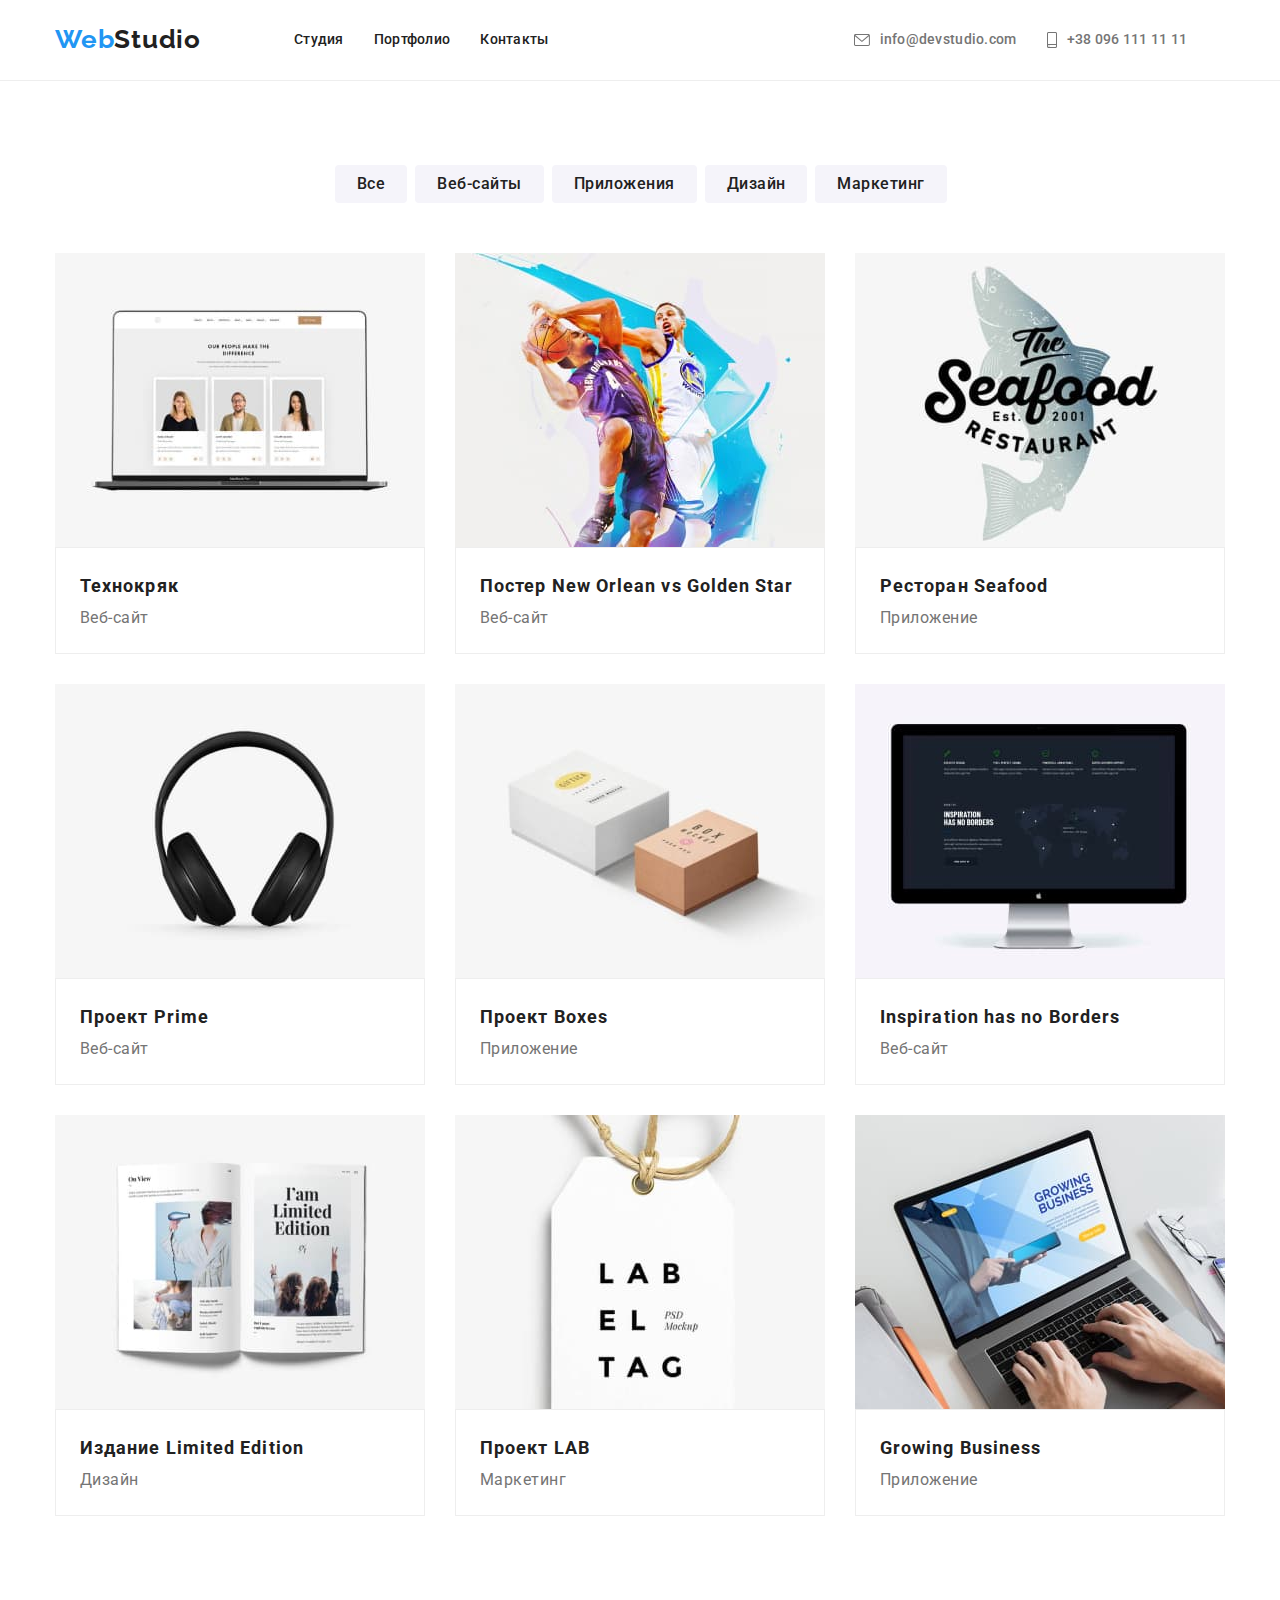
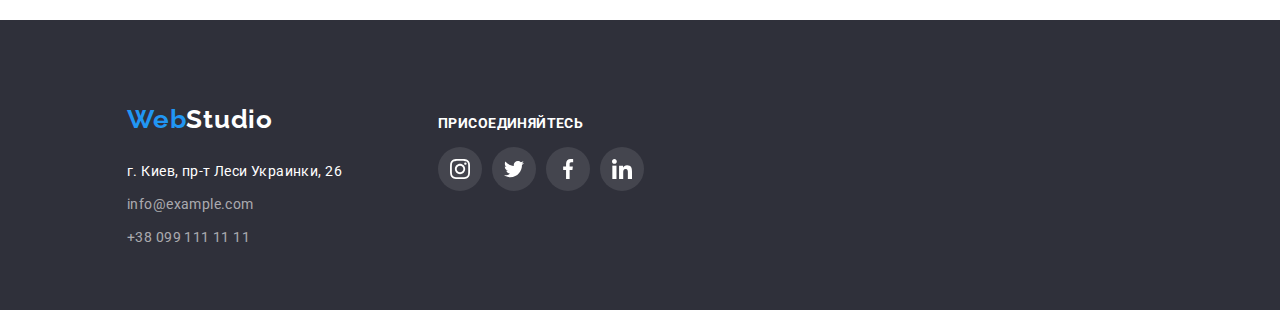
==== portfolio.html @ a0734d35 "rem" ====
<!DOCTYPE html>
<html lang="ru">

<head>
    <meta charset="UTF-8">
    <meta http-equiv="X-UA-Compatible" content="IE=edge">
    <meta name="viewport" content="width=device-width, initial-scale=1.0">
    <link rel="stylesheet" href="https://cdnjs.cloudflare.com/ajax/libs/modern-normalize/1.1.0/modern-normalize.min.css"
        integrity="sha512-wpPYUAdjBVSE4KJnH1VR1HeZfpl1ub8YT/NKx4PuQ5NmX2tKuGu6U/JRp5y+Y8XG2tV+wKQpNHVUX03MfMFn9Q=="
        crossorigin="anonymous" referrerpolicy="no-referrer" />
    <link rel="preconnect" href="https://fonts.googleapis.com">
    <link rel="preconnect" href="https://fonts.gstatic.com" crossorigin>
    <link
        href="https://fonts.googleapis.com/css2?family=Raleway:wght@700&family=Roboto:wght@400;500;700;900&display=swap"
        rel="stylesheet">
    <link rel="stylesheet" href="./css/normalize.css">
    <link rel="stylesheet" href="./css/styles.css" type="text/css" />
    <title>Эффективные решения для вашего бизнеса</title>
    <style>
    </style>
</head>
<body>
    <header class="page-header borhed">
        <div class="rem container">
            <nav class="rem">
                <a href="/" class="logo">
                    <span class="logo-Wed">Web</span>
                    <span class="logo-Studio">Studio</span>
                </a>
                <ul class="list listmp">
                    <li class="menu-li">
                        <a class="menu-item" href="./index.html">Студия</a>
                    </li>
                    <li class="menu-li">
                        <a class="menu-item" href="./portfolio.html">Портфолио</a>
                    </li>
                    <li class="menu-li">
                        <a class="menu-item" href=" ">Контакты</a>
                    </li>
                </ul>
            </nav>
            <ul class="list listmp">
                <li class="">
                    <a class="mailto menu-item itemrem" href="mailto:info@devstudio.com">
                        <svg class="smartphone yu menu-item"
                            width="16px" height="12px">
                            <use class="icon-envelope" href="/images/sprite.svg#icon-envelope"></use>
                        </svg>info@devstudio.com</a>
                </li>
                <li class="item">
                    <a class="tel menu-item itemrem" href="tel:+380961111111"><svg class="smart yu menu-item" width="10px"
                            height="16px">
                            <use class="icon-smartphone" href="./images/sprite.svg#icon-smartphone"></use>
                        </svg>+38 096 111 11 11</a>
                </li>
            </ul>
        </div>
    </header>
    <main>
        <section class="sectportfolio">
        <div class="container button-p button-port">
                    <h1 class="none">портфолио</h1>
            <ul class="list" >
                <li class="button-portoliopx">
                    <button type="button" class="button-portolio one">Все</button>
                    </li>
                <li class="button-portoliopx">
                    <button type="button" class="button-portolio">Веб-сайты</button>
                    </li>
                <li class="button-portoliopx">
                    <button type="button" class="button-portolio">Приложения</button>
                    </li>
                <li class="button-portoliopx">
                    <button type="button" class="button-portolio">Дизайн</button>
                    </li>
                <li class="button-portoliopx">
                    <button type="button" class="button-portolio">Маркетинг</button>
                    </li>
            </ul>
        </div>
                <ul class="container qwe list">
                <li class="qwet">
                    <img src="./images/portfolio/website1.jpg" alt="Технокряк" width="370" height="294" />  
                        <div class="productweb">
                            <h2 class="product" >Технокряк</h2>
                            <p class="web" >Веб-сайт</p>
                        </div>
                    </li>

                <li class="qwet">
                    <img src="./images/portfolio/design2.jpg" alt="Игорь Демьяненко" width="370" height="294" />
                        <div class="productweb">
                            <h2 class="product" >Постер New Orlean vs Golden Star</h2>
                            <p class="web" >Веб-сайт</p>
                        </div>
                    </li>

                <li class="qwet">
                    <img src="./images/portfolio/appendix3.jpg" alt="Игорь Демьяненко" width="370" height="294" />
                        <div class="productweb">    
                            <h2 class="product" >Ресторан Seafood</h2>
                            <p class="web" >Приложение</p>
                        </div>
                    </li>

                <li class="qwet">
                        <img src="./images/portfolio/marketing8.jpg" alt="Игорь Демьяненко" width="370" height="294" /> 
                        <div class="productweb">
                            <h2 class="product" >Проект Prime</h2>
                            <p class="web" >Веб-сайт</p>
                        </div>
                    </li>

                <li class="qwet">
                        <img src="./images/portfolio/boxes5.jpg" alt="Игорь Демьяненко" width="370" height="294" />
                        <div class="productweb">
                            <h2 class="product" >Проект Boxes</h2>
                            <p class="web" >Приложение</p>
                        </div>
                    </li>

                <li class="qwet">             
                        <img src="./images/portfolio/website2.jpg" alt="Игорь Демьяненко" width="370" height="294" />
                        <div class="productweb">
                            <h2 class="product" >Inspiration has no Borders</h2>
                            <p class="web" >Веб-сайт</p>
                        </div>
                    </li>

                        <li class="qwet">
                        <img src="./images/portfolio/design27.jpg" alt="Игорь Демьяненко" width="370" height="294" />
                        <div class="productweb">
                            <h2 class="product" >Издание Limited Edition</h2>
                            <p class="web" >Дизайн</p>
                        </div>
                    </li>

                <li class="qwet">
                        <img src="./images/portfolio/marketing28.jpg" alt="Игорь Демьяненко" width="370" height="294" />
                        <div class="productweb">
                            <h2 class="product" >Проект LAB</h2>
                            <p class="web" >Маркетинг</p>
                        </div>
                    </li>

                <li class="qwet">
                        <img src="./images/portfolio/9.jpg" alt="Игорь Демьяненко" width="370" height="294" />
                        <div class="productweb">
                            <h2 class="product" >Growing Business</h2>
                            <p class="web" >Приложение</p>
                        </div>
                    </li>
            </ul>
        </section>
    </main>


    <footer class="footer">
        <div class="footer-wrapper container">
            <div class="footer-wrapper-item">
                <ul class="list">
                    <li>
                        <a href="/" class="logo">
                            <span class="logo-Wed">Web</span>
                            <span class="logo-studio-footer">Studio</span>
                        </a>
                    </li>
                </ul>
                <address class="">
                    <ul class="">
                        <li class="list ">
                            <a class="address list" href="https://goo.gl/maps/vbhwkosnxTD8eFmz7" target="_blank"
                                rel="noopener noreferrer">г.
                                Киев, пр-т Леси Украинки, 26
                            </a>
                        </li>
                        <li class="list">
                            <a class="tel-footer list" href="mailto:info@example.com">info@example.com</a>
                        </li>
                        <li class="list">
                            <a class="tel-footer list" href="tel:+380991111111">+38 099 111 11 11</a>
                        </li>
                    </ul>
                </address>
            </div>
            <div class="footer-wrapper-item">
                <h3 class="name-footer">ПРИСОЕДИНЯЙТЕСЬ</h3>
                <ul class="list">
                    <li class="social-link">
                        <a href="" class="list-linkrem-footer">
                            <svg class="footer-icon" width="20" height="20">
                                <use href="/images/sprite.svg#icon-instagram"></use>
                            </svg>
                        </a>
                    </li>
                    <li class="social-link">
                        <a href="" class="list-linkrem-footer">
                            <svg class="footer-icon" width="20" height="20">
                                <use href="/images/sprite.svg#icon-twitter"></use>
                            </svg>
                        </a>
                    </li>
                    <li class="social-link">
                        <a href="" class="list-linkrem-footer">
                            <svg class="footer-icon" width="20" height="20">
                                <use href="/images/sprite.svg#icon-facebook"></use>
                            </svg>
                        </a>
                    </li>
                    <li class="social-link">
                        <a href="" class="list-linkrem-footer">
                            <svg class="footer-icon" width="20" height="20">
                                <use href="/images/sprite.svg#icon-linkedin"></use>
                            </svg>
                        </a>
                    </li>
                </ul>
            </div>
        </div>
    </footer>
    </body>
    
    </html>
---- css/styles.css ----
/*=========================Сброс========================= */
.list {
    list-style: none;
    text-decoration: none;
    font-family:  inherit;
    display: flex;
}
h1,h2,h3,h4,p {
margin-top: 0;
margin-bottom: 0;
}
ul,ol {
    margin-top: 0;
    margin-bottom: 0;
    padding-left: 0;
}
img {
    display: block;
    max-width: 100%;
    height: auto;
}
/*===по умолчанию======================================== */
body { 
    background-color: var(--main-header-background-size);
    color: var(--border-top-color);
    font-family: var(--font-family);
    font-style:  normal;
    font-size:   14px;
    font-weight: 500;
    margin: 0;
}
.container {
    padding-left: 15px;
    padding-right: 15px;
    width: 1170px;
    margin: auto;
}    
:root {
    /*===background-color================================ */
    --main-header-background-size:      #FFFFFF;
    --main-background-section-one:      #2F303A;
    --main-background-section-two:      #E5E5E5;
    --main-background-section-button:   #F5F4FA;
    --main-background-hooter-color:     #2F303A;
    /*===font color===================================== */
                --logo-color-blue-blue: #2196F3;
                --primary-text-color:   #757575;
                --border-top-color:     #212121;
    /*===homepage button color===========================*/
                --homepage-button-color:#188CE8;
    /*===font============================================*/
    --font-family:  'Roboto';
    --font-roboto:  'Roboto';
    --font-releway: 'Raleway';
    --font-style: normal;
    --font-weight700: 700;
    --font-weight500: 500;
    --font-weight400: 400;
    --font-size14: 14px;
    --font-size26: 26px;
    --font-size36: 36px;
    ---font-size14: 14px;
    --shadow: 0px 1px 1px rgba(0, 0, 0, 0.12), 0px 4px 4px rgba(0, 0, 0, 0.06),
    1px 4px 6px rgba(0, 0, 0, 0.16);
}
/* ===фокус=изменение=цвета=============================== */
.menu-item:hover,
.menu-item:focus{
    color: var(--logo-color-blue-blue);
} 
.main-button:hover {
    background-color: var(--homepage-button-color);
}
.smartphone:hover,
.smartphone:focus{
    fill:var(--logo-color-blue-blue);
}

/* ===header */
.rem {
    display: flex;
    align-items: center;
}
/* ===logo================================================= */
.logo{
    text-decoration: none;
    display: flex;
        margin-right: 93px;
        padding-top: 24px;
        padding-bottom: 25px;
}
.logo-Wed{
    font-family: var(--font-releway);
    color: var(--logo-color-blue-blue);
    font-weight: var(--font-weight700);
    font-size: var(--font-size26);
    line-height: 1.19;
    letter-spacing: 0.03em; 
}
.logo-Studio{
    font-family: var(--font-releway);
    color: var(--border-top-color);
    font-weight: var(--font-weight700);
    font-size: var(--font-size26);
    line-height: 1.19;
    letter-spacing: 0.03em; 
}
/* ===меню========================== */
.icon-envelope{
    fill: #757575;
}
.icon-smartphone{
    fill: #757575;
}
.menu-item:hover .icon-envelope
{
    fill: var(--logo-color-blue-blue);
}
.menu-item:hover .icon-smartphone
{
    fill: var(--logo-color-blue-blue);
}
.yu{
    margin-right: 10px;
}
.itemrem{
    display: flex;
    align-items: center;
    justify-content: center;
}
.smartphone{
    display: flex;
    align-items: center;
    justify-content: center;
}
.smart {
    margin-left: 30px;
}
.listmp{
        padding-top: 32px;
        padding-bottom: 32px;
}
.list .menu-li:not(:last-child){
    margin-right: 30px;

}
.list .item:not(:last-child){
    margin-right: 30px;

}
.menu-item{
    display: flex;
    text-decoration: none;
    line-height: 1.14;
    letter-spacing: 0.02em;
    color: var(--border-top-color);
}
.mailto{
    line-height: 1.14;
    letter-spacing: 0.02em;
    color: var(--primary-text-color);
    margin-left: 305px;
}
.tel{
    letter-spacing: 0.02em;
    color: var(--primary-text-color);
}
/* ===секция=эффективные решения для вашего бизнеса==== */
.section{
    padding-top: 94px;
    padding-bottom: 94px;
}
.business-solution{
    width: 696px;
    margin: auto;
    font-weight: 900;
    font-size: 44px;
    line-height: 1.36;
    text-align: center;
    letter-spacing: 0.06em;
    text-transform: uppercase;
    color: var(--main-header-background-size);
}

.divbusiness {
    background-image: linear-gradient(rgba(47, 48, 58, 0.4),rgba(47, 48, 58, 0.4)), 
    url(/images/imgoverlay.png);
    background-size: cover;
    background-color: var(--main-background-hooter-color);
    margin-right: auto;
    padding-top: 200px;
    padding-bottom: 200px;
}

/*===кнопка=заказать=услугу============================= */
.main-button{
        background-color: var(--logo-color-blue-blue);
        font-family: var(--font-roboto);
        color: var(--main-header-background-size);
        font-weight: var(--font-weight700);
        font-style: var(--font-style);
        border: none;
        min-width: 50px;
        padding: 10px 32px;
        border-radius: 4px;
        cursor: pointer;
        line-height: 1.87;
        display: flex;
        align-items: center;
        text-align: center;
        letter-spacing: 0.06em;
        margin: auto;
        margin-top: 50px;
}
/* ===секция2============================================== */
.pad{
    padding-bottom: 0;
}
.sidebarh{
    margin-top: 30px;
    font-weight: var(--font-weight700);
    line-height: 1.14;
    letter-spacing: 0.03em;
    text-transform: uppercase;
}
.sidebarp{
    margin-top: 10px;
    font-weight: var(--font-weight400);
    line-height: 1.71;
    letter-spacing: 0.03em;
    color: var(--primary-text-color);
}
.sideb:not(:last-child){ 
    margin-right: 30px;
}
.sideb{
    width: 270px;
}
.itemremrem{
    display: flex;
    align-items: center;
    justify-content: center;
}
.yhn{
    display: flex;
    align-items: center;
    justify-content: center; 
    margin: auto;  
}
.mnb{
    padding-top: 25px;
    padding-bottom: 25px;
    background-color: #F5F4FA;
}
/* ===секция3=чем=мы=занимаемся==============================*/
.doing{
    margin-bottom: 50px;
font-weight: var(--font-weight700);
font-size: var(--font-size36);
line-height: 1.16;
text-align: center;
letter-spacing: 0.03em;
}
.technicalim:not(:last-child) {
    margin-right: 30px;
}
/* ===секция4=Наша команда===================================*/

.social-link{
    margin-top: 16px;
    justify-content: space-between;
}
.social-link:not(:last-child) {
    margin-right: 10px;
}
.socail-list-icon{
    fill: #AFB1B8;
}
.list-linkrem:hover,
.list-linkrem:focus {
    background-color: var(--logo-color-blue-blue);
}
.list-linkrem:hover .socail-list-icon,
.list-linkrem:focus .socail-list-icon {
    fill: var(--main-header-background-size);
}

.list-linkrem{
    display: flex;
    justify-content: center;
    align-items: center;
    width: 44px;
    height: 44px;
    border-radius: 50%;
    background-color: var(--main-header-background-size);
}
.name{
font-size: 16px;
line-height: 1.18;
text-align: center;
letter-spacing: 0.03em;
}
.clirngrup{
    margin-bottom: 94px
}
.jobtitle{
    margin-top: 10px;
font-weight: var(--font-weight400);
font-size: 16px;
line-height: 1.18;
text-align: center;
letter-spacing: 0.03em;
color: var(--primary-text-color);
}
.jio{
    border: transparent;
    border-radius: 4px;
    box-shadow: var(--shadow)
    
}
.team{
    background-color: #F5F4FA;
}
.our-teamo:not(:last-child){
    margin-right: 30px;
}
.namejobtitle{
        background-color: var(--main-header-background-size);
    padding: 30px;
}
/* ===Постоянные клиенты======== */
.client-list-icon{
    fill: #AFB1B8;
}
.client:hover .client-list-icon,
.client:focus .client-list-icon
{
    fill: var(--logo-color-blue-blue);
}
.client{
        border: transparent;
        border: solid 1px #AFB1B8;
        border-radius: 4px;
        /* margin-bottom: 94px; */
        cursor: pointer;
}
.client:hover,
.client:focus {
    border-color: var(--logo-color-blue-blue);
}
.mnb-client{
    padding-top: 25px;
    padding-bottom: 25px;
    background-color: var(--main-header-background-size);
}
/* ===footer================================================= */
.footer-icon{
    fill: var(--main-header-background-size)
}
.list-linkrem-footer{
    display: flex;
    justify-content: center;
    align-items: center;
    width: 44px;
    height: 44px;
    border-radius: 50%;
    background-color: rgba(255, 255, 255, 0.1);
}
.list-linkrem-footer:hover,
.list-linkrem-footer:focus {
    background-color: var(--logo-color-blue-blue);
}
.name-footer{
font-weight: 700;
font-size: 14px;
line-height: 16px;
letter-spacing: 0.03em;
text-transform: uppercase;
color: #FFFFFF;
}
.footer-wrapper{
    display: flex;
    align-items: baseline;
}
.footer-wrapper-item{
margin-left: 72px;
}
.footer {
    padding-top: 60px;
    padding-bottom: 60px;
    background-color: var(--main-background-hooter-color);
}
.logo-studio-footer{
font-family: 'Raleway';
font-weight: var(--font-weight700);
font-size: var(--font-size26);
line-height: 1.19;
letter-spacing: 0.03em;
color: var(--main-header-background-size);
}
.address{
font-style: var(--font-style);
font-weight: var(--font-weight400);
line-height: 1.71;
letter-spacing: 0.03em;
color: var(--main-header-background-size);
}
.tel-footer{
    margin-top: 9px;
font-style: var(--font-style);
font-weight: var(--font-weight400);
line-height: 1.71;
letter-spacing: 0.03em;
color: rgba(255, 255, 255, 0.6);
}
/* ===портфолио=============================== */
.borhed {
    border-bottom: solid 1px #EEEEEE;
}

.button-portolio {
    margin-left: 8px;
    border: none;
    font-family: var(--font-roboto);
    background-color: var(--main-background-section-button);
    color: var(--main-header-color);
    font-weight: var(--font-weight500);
    font-size: 16px;
    line-height: 1.65;
    padding: 6px 22px;
    border-radius: 4px;
    letter-spacing: 0.03em;
}
.button-portolio:hover {
    background-color: var(--logo-color-blue-blue);
    color: var(--main-header-background-size);
    cursor: pointer;
    box-shadow: var(--shadow)
}
.qwet:hover{
    box-shadow: var(--shadow)
}
.qwet{
cursor:pointer;
}

.none {
display: none;
}
.button-p {
    margin-bottom: 50px;
}
.one {
    margin-left: 280px;
}
.qwe{
    display: flex;
    flex-wrap: wrap;
    gap: 30px;
    box-sizing: content-box;

}
/* .borhed {
    border-bottom: solid 1px #EEEEEE;
} */
.productweb{
    padding: 20px 24px 20px 24px;
    border: solid 1px #EEEEEE;
}
.sectportfolio {
    padding-bottom: 104px;
    padding-top: 84px;
}

.product{
font-weight: var(--font-weight700);
font-size: 18px;
line-height: 2;
letter-spacing: 0.06em;
color: var(--border-top-color);
}
.web{
font-weight: var(--font-weight400);
font-size: 16px;
line-height: 1.8;
letter-spacing: 0.03em;
color: var(--primary-text-color);
}
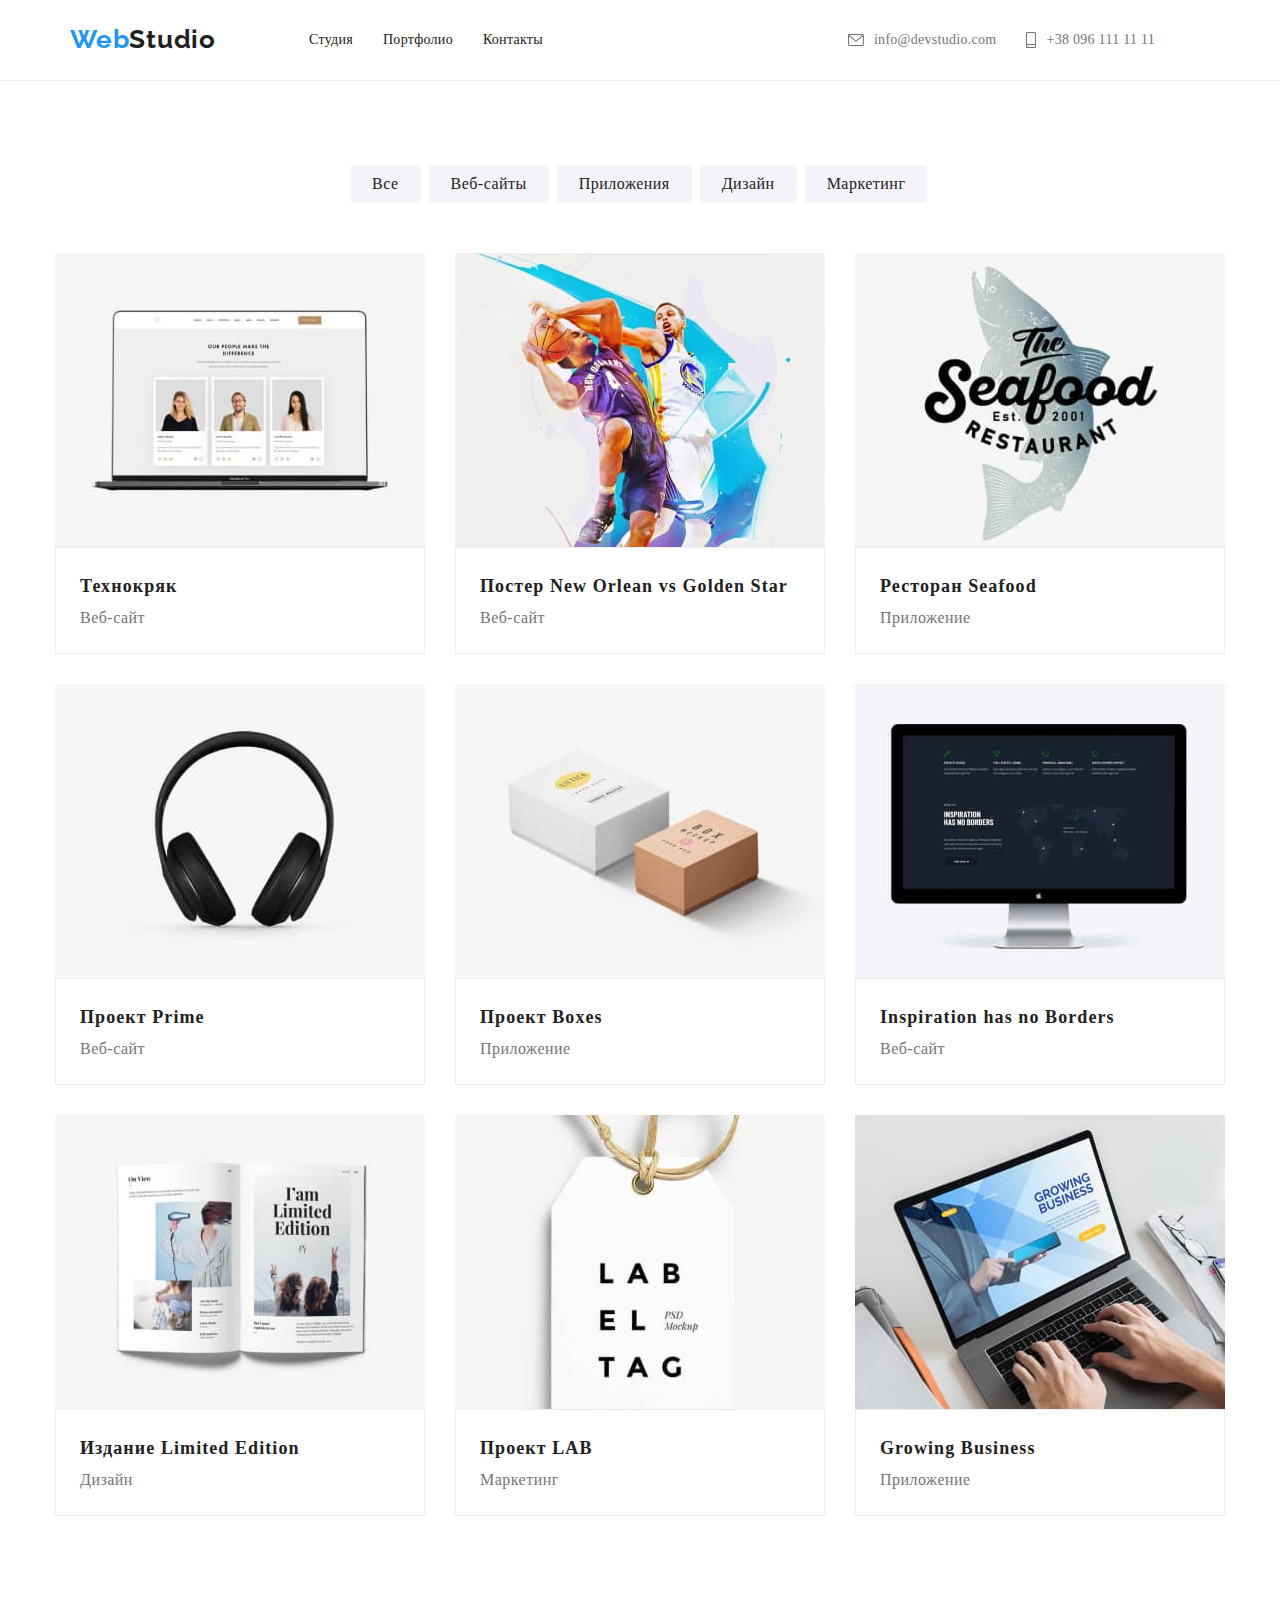
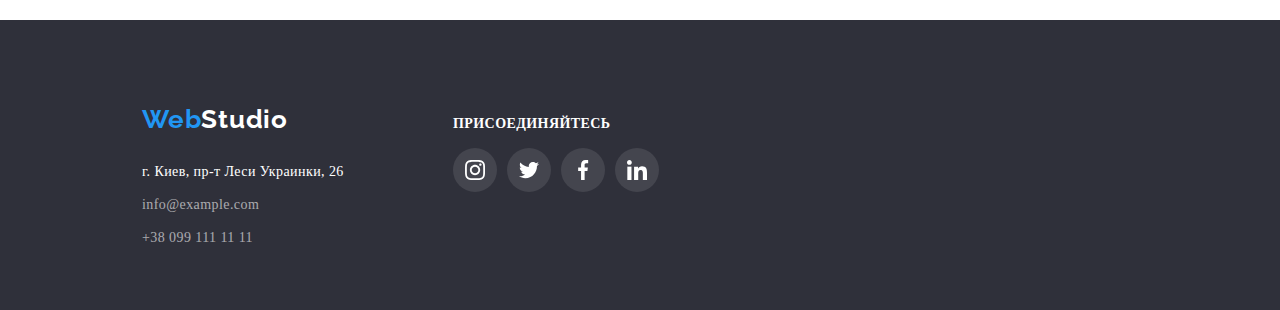
==== commit b9e060e0: "gfgfg" ====
--- a/portfolio.html
+++ b/portfolio.html
@@ -1,23 +1,19 @@
 <!DOCTYPE html>
+
 <html lang="ru">
 
 <head>
-    <meta charset="UTF-8">
-    <meta http-equiv="X-UA-Compatible" content="IE=edge">
-    <meta name="viewport" content="width=device-width, initial-scale=1.0">
-    <link rel="stylesheet" href="https://cdnjs.cloudflare.com/ajax/libs/modern-normalize/1.1.0/modern-normalize.min.css"
-        integrity="sha512-wpPYUAdjBVSE4KJnH1VR1HeZfpl1ub8YT/NKx4PuQ5NmX2tKuGu6U/JRp5y+Y8XG2tV+wKQpNHVUX03MfMFn9Q=="
-        crossorigin="anonymous" referrerpolicy="no-referrer" />
-    <link rel="preconnect" href="https://fonts.googleapis.com">
-    <link rel="preconnect" href="https://fonts.gstatic.com" crossorigin>
+    <meta charset="UTF-8" />
+    <meta http-equiv="X-UA-Compatible" content="IE=edge" />
+    <meta name="viewport" content="width=device-width, initial-scale=1.0" />
+    <title>Барбершоп</title>
+    <link rel="preconnect" href="https://fonts.googleapis.com" />
+    <link rel="preconnect" href="https://fonts.gstatic.com" crossorigin />
     <link
-        href="https://fonts.googleapis.com/css2?family=Raleway:wght@700&family=Roboto:wght@400;500;700;900&display=swap"
-        rel="stylesheet">
-    <link rel="stylesheet" href="./css/normalize.css">
-    <link rel="stylesheet" href="./css/styles.css" type="text/css" />
-    <title>Эффективные решения для вашего бизнеса</title>
-    <style>
-    </style>
+        href="https://fonts.googleapis.com/css2?family=Open+Sans:wght@400;600;700&family=Raleway:wght@700&display=swap"
+        rel="stylesheet" />
+    <link rel="stylesheet" href="https://cdn.jsdelivr.net/npm/modern-normalize@1.1.0/modern-normalize.min.css" />
+    <link rel="stylesheet" href="/css/styles.css" />
 </head>
 <body>
     <header class="page-header borhed">
--- a/css/styles.css
+++ b/css/styles.css
@@ -183,13 +183,18 @@
 }
 
 .divbusiness {
-    background-image: linear-gradient(rgba(47, 48, 58, 0.4),rgba(47, 48, 58, 0.4)), 
-    url(/images/imgoverlay.png);
+    background-color: var(--main-background-hooter-color);
+    width: 1600px;
+    margin: auto;
+    background-image: linear-gradient(rgba(47, 48, 58, 0.4),rgba(47, 48, 58, 0.4)),
+    url(/images/imgoverlay.jpg);
+    
     background-size: cover;
-    background-color: var(--main-background-hooter-color);
-    margin-right: auto;
+    /* margin-right: auto; */
     padding-top: 200px;
     padding-bottom: 200px;
+    background-repeat: no-repeat;
+    background-position: center;
 }
 
 /*===кнопка=заказать=услугу============================= */
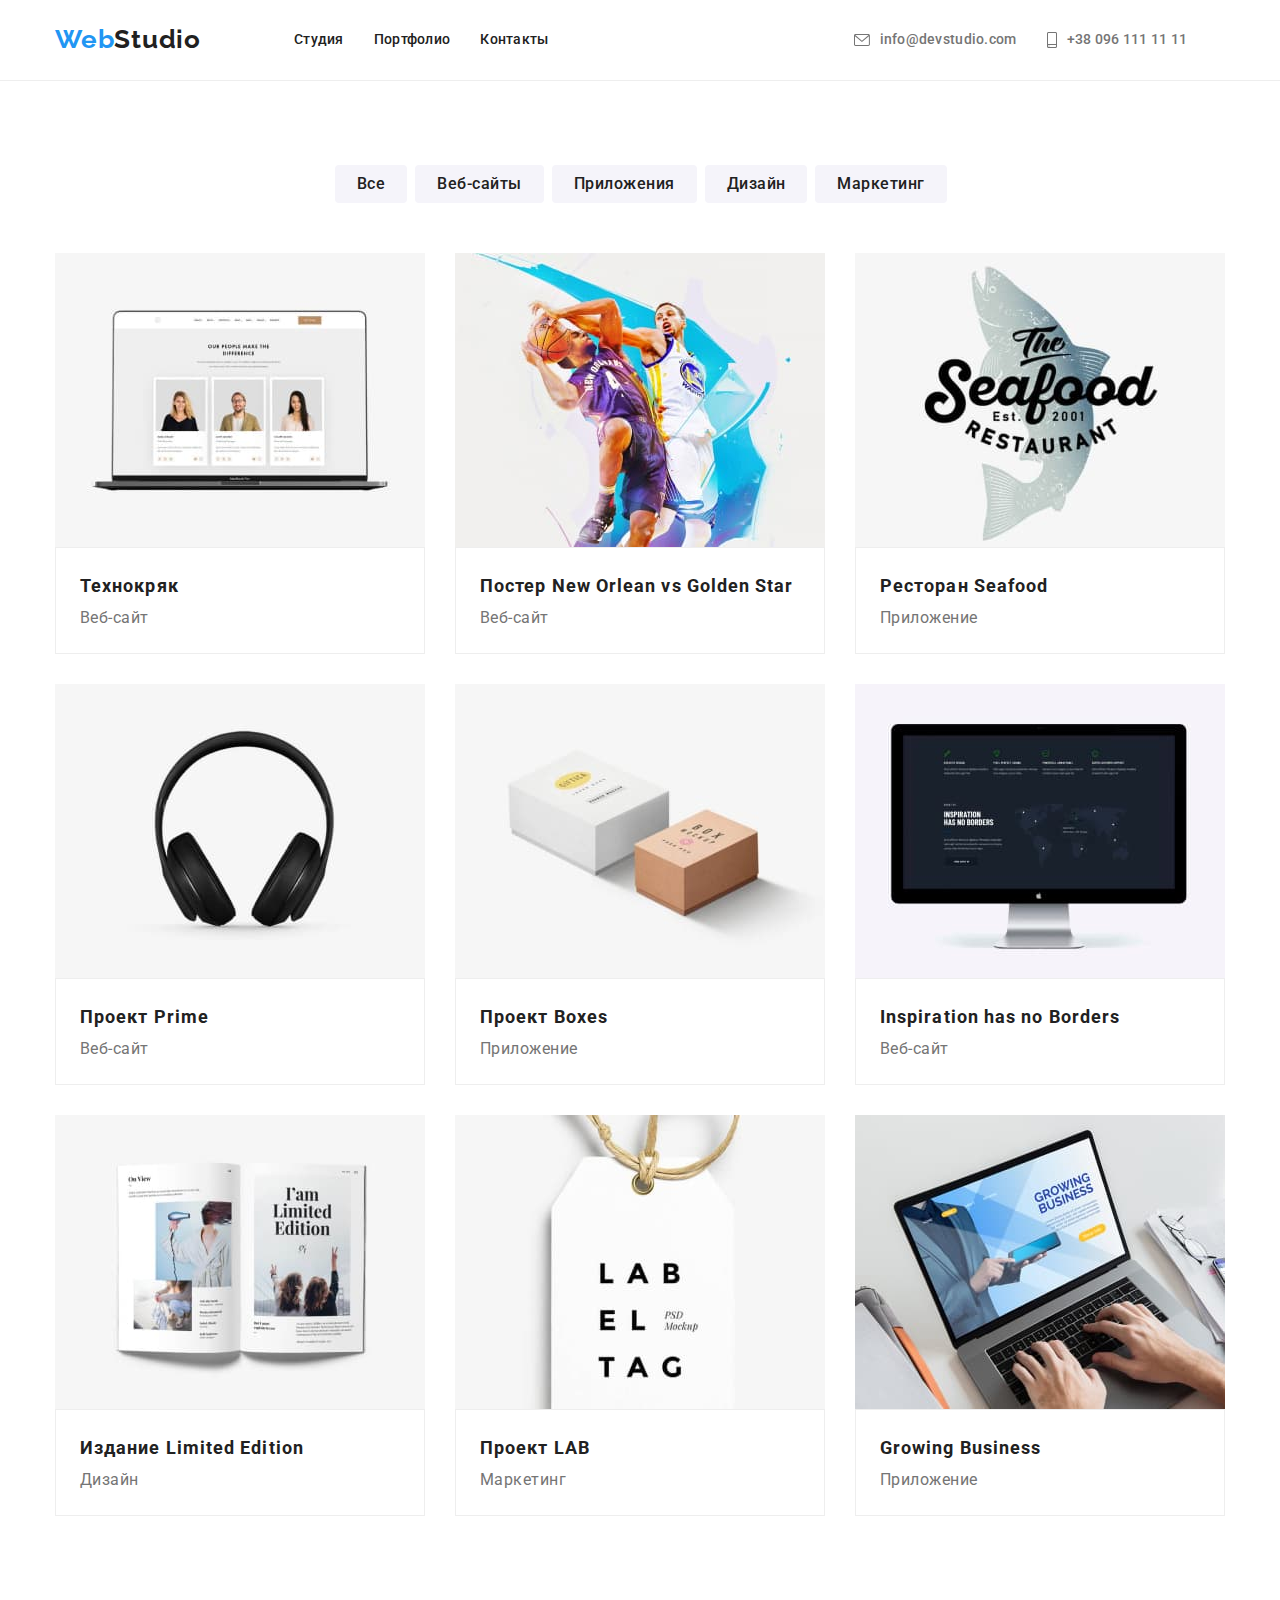
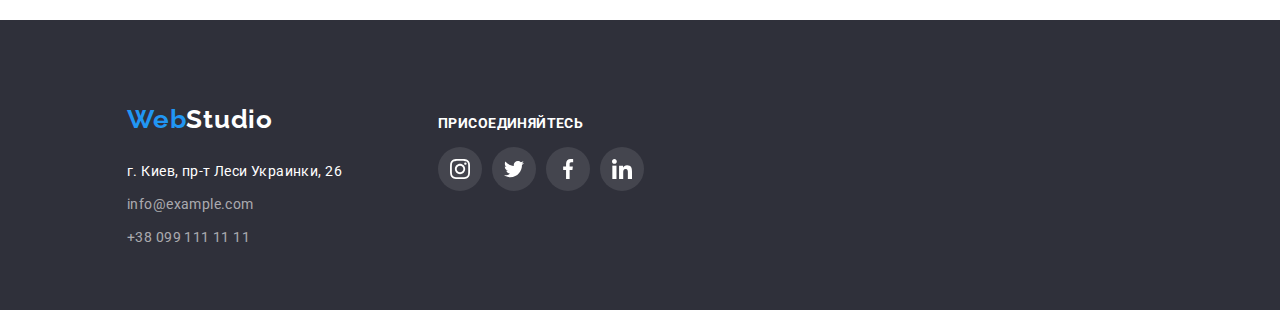
==== commit 68686074: "xzxz" ====
--- a/portfolio.html
+++ b/portfolio.html
@@ -1,19 +1,23 @@
 <!DOCTYPE html>
-
 <html lang="ru">
 
 <head>
-    <meta charset="UTF-8" />
-    <meta http-equiv="X-UA-Compatible" content="IE=edge" />
-    <meta name="viewport" content="width=device-width, initial-scale=1.0" />
-    <title>Барбершоп</title>
-    <link rel="preconnect" href="https://fonts.googleapis.com" />
-    <link rel="preconnect" href="https://fonts.gstatic.com" crossorigin />
+    <meta charset="UTF-8">
+    <meta http-equiv="X-UA-Compatible" content="IE=edge">
+    <meta name="viewport" content="width=device-width, initial-scale=1.0">
+    <link rel="stylesheet" href="https://cdnjs.cloudflare.com/ajax/libs/modern-normalize/1.1.0/modern-normalize.min.css"
+        integrity="sha512-wpPYUAdjBVSE4KJnH1VR1HeZfpl1ub8YT/NKx4PuQ5NmX2tKuGu6U/JRp5y+Y8XG2tV+wKQpNHVUX03MfMFn9Q=="
+        crossorigin="anonymous" referrerpolicy="no-referrer" />
+    <link rel="preconnect" href="https://fonts.googleapis.com">
+    <link rel="preconnect" href="https://fonts.gstatic.com" crossorigin>
     <link
-        href="https://fonts.googleapis.com/css2?family=Open+Sans:wght@400;600;700&family=Raleway:wght@700&display=swap"
-        rel="stylesheet" />
-    <link rel="stylesheet" href="https://cdn.jsdelivr.net/npm/modern-normalize@1.1.0/modern-normalize.min.css" />
-    <link rel="stylesheet" href="/css/styles.css" />
+        href="https://fonts.googleapis.com/css2?family=Raleway:wght@700&family=Roboto:wght@400;500;700;900&display=swap"
+        rel="stylesheet">
+    <link rel="stylesheet" href="./css/normalize.css">
+    <link rel="stylesheet" href="./css/styles.css" type="text/css" />
+    <title>Эффективные решения для вашего бизнеса</title>
+    <style>
+    </style>
 </head>
 <body>
     <header class="page-header borhed">
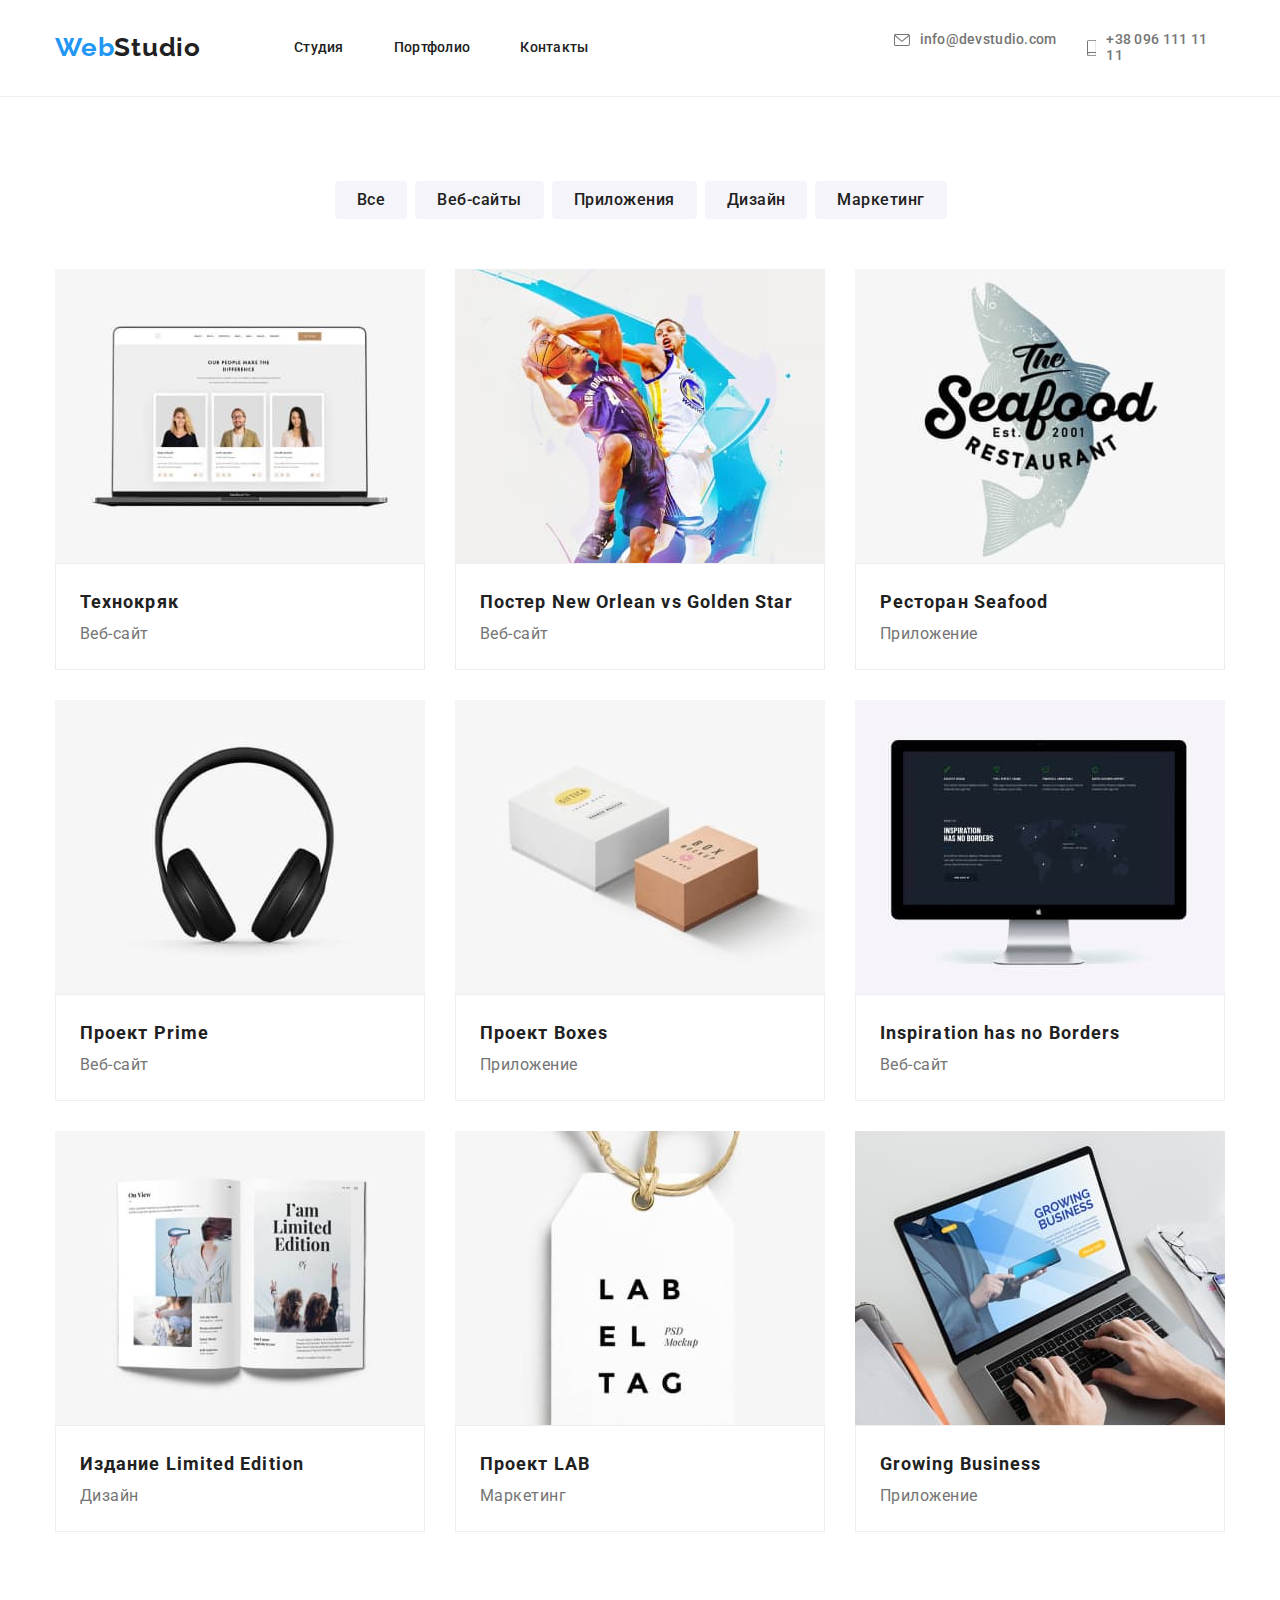
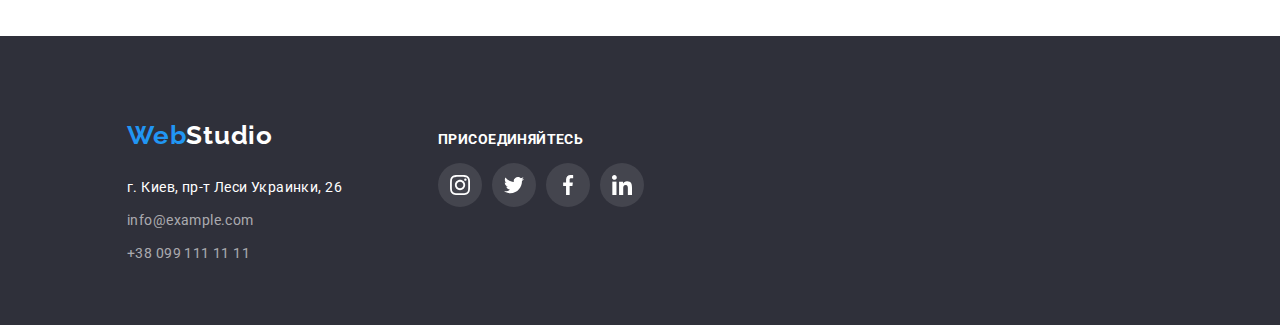
==== commit 25b0ba20: "sds" ====
--- a/portfolio.html
+++ b/portfolio.html
@@ -11,8 +11,7 @@
     <link rel="preconnect" href="https://fonts.googleapis.com">
     <link rel="preconnect" href="https://fonts.gstatic.com" crossorigin>
     <link
-        href="https://fonts.googleapis.com/css2?family=Raleway:wght@700&family=Roboto:wght@400;500;700;900&display=swap"
-        rel="stylesheet">
+        href="https://fonts.googleapis.com/css2?family=Raleway:wght@700&family=Roboto:wght@400;500;700;900&display=swap"rel="stylesheet">
     <link rel="stylesheet" href="./css/normalize.css">
     <link rel="stylesheet" href="./css/styles.css" type="text/css" />
     <title>Эффективные решения для вашего бизнеса</title>
@@ -21,7 +20,7 @@
 </head>
 <body>
     <header class="page-header borhed">
-        <div class="rem container">
+        <div class="rem container box-sizing">
             <nav class="rem">
                 <a href="/" class="logo">
                     <span class="logo-Wed">Web</span>
--- a/css/styles.css
+++ b/css/styles.css
@@ -50,7 +50,6 @@
                 --homepage-button-color:#188CE8;
     /*===font============================================*/
     --font-family:  'Roboto';
-    --font-roboto:  'Roboto';
     --font-releway: 'Raleway';
     --font-style: normal;
     --font-weight700: 700;
@@ -68,6 +67,7 @@
 .menu-item:focus{
     color: var(--logo-color-blue-blue);
 } 
+
 .main-button:hover {
     background-color: var(--homepage-button-color);
 }
@@ -75,7 +75,6 @@
 .smartphone:focus{
     fill:var(--logo-color-blue-blue);
 }
-
 /* ===header */
 .rem {
     display: flex;
@@ -106,6 +105,9 @@
     letter-spacing: 0.03em; 
 }
 /* ===меню========================== */
+.box-sizing{
+box-sizing: content-box;
+}
 .icon-envelope{
     fill: #757575;
 }
@@ -141,7 +143,7 @@
         padding-bottom: 32px;
 }
 .list .menu-li:not(:last-child){
-    margin-right: 30px;
+    margin-right: 50px;
 
 }
 .list .item:not(:last-child){
@@ -187,7 +189,7 @@
     width: 1600px;
     margin: auto;
     background-image: linear-gradient(rgba(47, 48, 58, 0.4),rgba(47, 48, 58, 0.4)),
-    url(/images/imgoverlay.jpg);
+    url(../images/imgoverlay.jpg);
     
     background-size: cover;
     /* margin-right: auto; */
@@ -238,20 +240,12 @@
 .sideb:not(:last-child){ 
     margin-right: 30px;
 }
-.sideb{
-    width: 270px;
-}
 .itemremrem{
     display: flex;
     align-items: center;
     justify-content: center;
 }
-.yhn{
-    display: flex;
-    align-items: center;
-    justify-content: center; 
-    margin: auto;  
-}
+
 .mnb{
     padding-top: 25px;
     padding-bottom: 25px;
@@ -300,13 +294,11 @@
     background-color: var(--main-header-background-size);
 }
 .name{
+
 font-size: 16px;
 line-height: 1.18;
 text-align: center;
 letter-spacing: 0.03em;
-}
-.clirngrup{
-    margin-bottom: 94px
 }
 .jobtitle{
     margin-top: 10px;
@@ -343,10 +335,14 @@
     fill: var(--logo-color-blue-blue);
 }
 .client{
+        display: flex;
+        width: 170px;
+        height: 92px;
+        align-items: center;
+        justify-content: center;
         border: transparent;
         border: solid 1px #AFB1B8;
         border-radius: 4px;
-        /* margin-bottom: 94px; */
         cursor: pointer;
 }
 .client:hover,
@@ -354,8 +350,8 @@
     border-color: var(--logo-color-blue-blue);
 }
 .mnb-client{
-    padding-top: 25px;
-    padding-bottom: 25px;
+    width: 106px;
+    right: 60px;
     background-color: var(--main-header-background-size);
 }
 /* ===footer================================================= */
@@ -411,7 +407,7 @@
 color: var(--main-header-background-size);
 }
 .tel-footer{
-    margin-top: 9px;
+margin-top: 9px;
 font-style: var(--font-style);
 font-weight: var(--font-weight400);
 line-height: 1.71;
@@ -465,9 +461,6 @@
     box-sizing: content-box;
 
 }
-/* .borhed {
-    border-bottom: solid 1px #EEEEEE;
-} */
 .productweb{
     padding: 20px 24px 20px 24px;
     border: solid 1px #EEEEEE;
@@ -490,4 +483,7 @@
 line-height: 1.8;
 letter-spacing: 0.03em;
 color: var(--primary-text-color);
+}
+.box-sizing{
+    box-sizing: initial;
 }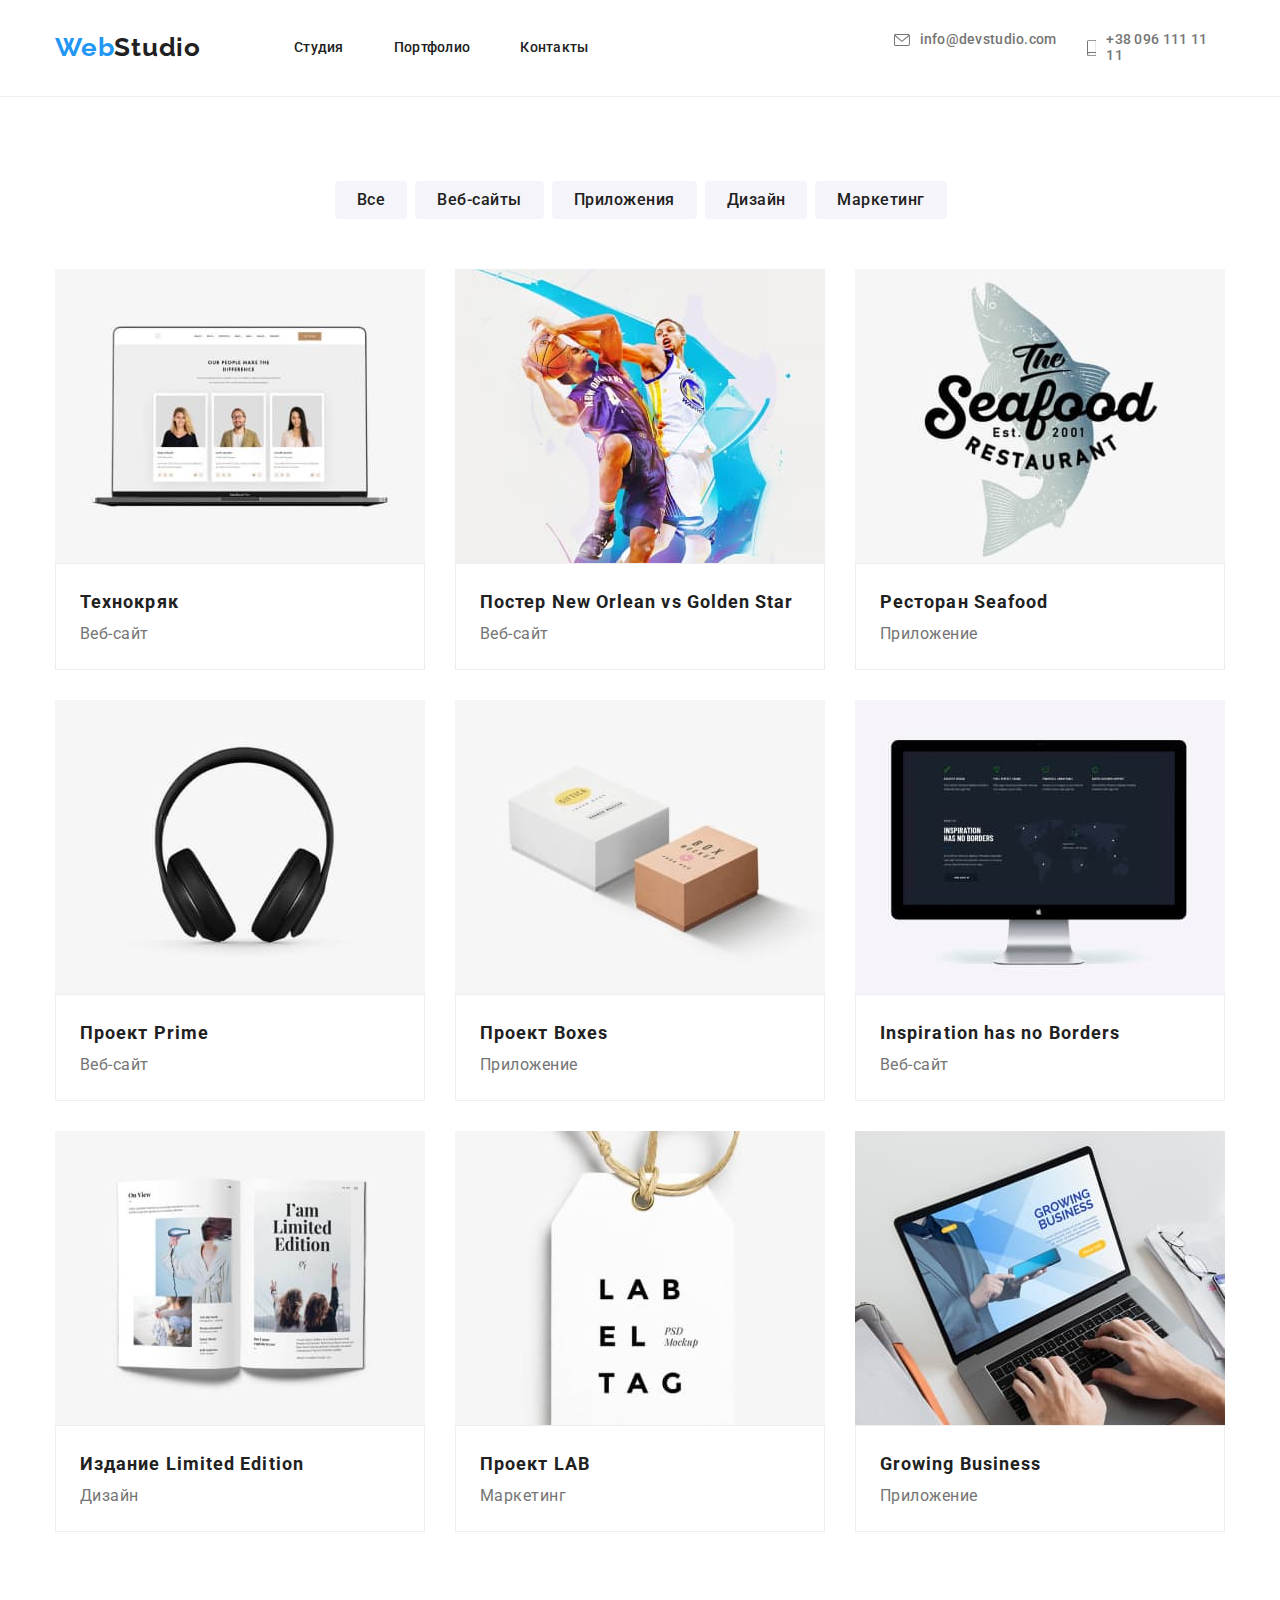
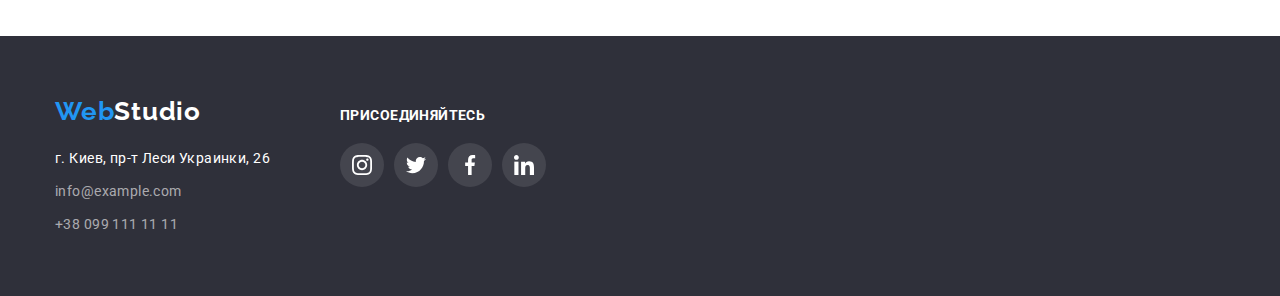
==== commit 44340280: "28.07" ====
--- a/portfolio.html
+++ b/portfolio.html
@@ -152,64 +152,50 @@
             </ul>
         </section>
     </main>
-
-
     <footer class="footer">
         <div class="footer-wrapper container">
             <div class="footer-wrapper-item">
-                <ul class="list">
-                    <li>
-                        <a href="/" class="logo">
-                            <span class="logo-Wed">Web</span>
-                            <span class="logo-studio-footer">Studio</span>
-                        </a>
-                    </li>
-                </ul>
+                <a href="/" class="logofooter">
+                    <span class="logo-Wed">Web</span>
+                    <span class="logo-studio-footer">Studio</span>
+                </a>
                 <address class="">
-                    <ul class="">
-                        <li class="list ">
-                            <a class="address list" href="https://goo.gl/maps/vbhwkosnxTD8eFmz7" target="_blank"
-                                rel="noopener noreferrer">г.
-                                Киев, пр-т Леси Украинки, 26
-                            </a>
-                        </li>
-                        <li class="list">
-                            <a class="tel-footer list" href="mailto:info@example.com">info@example.com</a>
-                        </li>
-                        <li class="list">
-                            <a class="tel-footer list" href="tel:+380991111111">+38 099 111 11 11</a>
-                        </li>
-                    </ul>
+                    <a class="address list" href="https://goo.gl/maps/vbhwkosnxTD8eFmz7" target="_blank"
+                        rel="noopener noreferrer">г.
+                        Киев, пр-т Леси Украинки, 26
+                    </a>
+                    <a class="tel-footer list" href="mailto:info@example.com">info@example.com</a>
+                    <a class="tel-footer list" href="tel:+380991111111">+38 099 111 11 11</a>
                 </address>
             </div>
-            <div class="footer-wrapper-item">
+            <div class="footer-wrapper-icon">
                 <h3 class="name-footer">ПРИСОЕДИНЯЙТЕСЬ</h3>
                 <ul class="list">
-                    <li class="social-link">
-                        <a href="" class="list-linkrem-footer">
-                            <svg class="footer-icon" width="20" height="20">
-                                <use href="/images/sprite.svg#icon-instagram"></use>
-                            </svg>
-                        </a>
-                    </li>
-                    <li class="social-link">
-                        <a href="" class="list-linkrem-footer">
-                            <svg class="footer-icon" width="20" height="20">
-                                <use href="/images/sprite.svg#icon-twitter"></use>
-                            </svg>
-                        </a>
-                    </li>
-                    <li class="social-link">
-                        <a href="" class="list-linkrem-footer">
-                            <svg class="footer-icon" width="20" height="20">
-                                <use href="/images/sprite.svg#icon-facebook"></use>
-                            </svg>
-                        </a>
-                    </li>
-                    <li class="social-link">
-                        <a href="" class="list-linkrem-footer">
-                            <svg class="footer-icon" width="20" height="20">
-                                <use href="/images/sprite.svg#icon-linkedin"></use>
+                    <li class="social-link-foo">
+                        <a href="" class="list-linkrem-footer">
+                            <svg class="footer-icon" width="20" height="20">
+                                <use href="./images/sprite.svg#icon-instagram"></use>
+                            </svg>
+                        </a>
+                    </li>
+                    <li class="social-link-foo">
+                        <a href="" class="list-linkrem-footer">
+                            <svg class="footer-icon" width="20" height="20">
+                                <use href="./images/sprite.svg#icon-twitter"></use>
+                            </svg>
+                        </a>
+                    </li>
+                    <li class="social-link-foo">
+                        <a href="" class="list-linkrem-footer">
+                            <svg class="footer-icon" width="20" height="20">
+                                <use href="./images/sprite.svg#icon-facebook"></use>
+                            </svg>
+                        </a>
+                    </li>
+                    <li class="social-link-foo">
+                        <a href="" class="list-linkrem-footer">
+                            <svg class="footer-icon" width="20" height="20">
+                                <use href="./images/sprite.svg#icon-linkedin"></use>
                             </svg>
                         </a>
                     </li>
@@ -218,5 +204,4 @@
         </div>
     </footer>
     </body>
-    
     </html>--- a/css/styles.css
+++ b/css/styles.css
@@ -68,7 +68,8 @@
     color: var(--logo-color-blue-blue);
 } 
 
-.main-button:hover {
+.main-button:hover,
+.main-button:focus {
     background-color: var(--homepage-button-color);
 }
 .smartphone:hover,
@@ -237,9 +238,12 @@
     letter-spacing: 0.03em;
     color: var(--primary-text-color);
 }
-.sideb:not(:last-child){ 
+.sideb{
+    gap: 30px;
+}
+/* .sideb:not(:last-child){ 
     margin-right: 30px;
-}
+} */
 .itemremrem{
     display: flex;
     align-items: center;
@@ -251,17 +255,27 @@
     padding-bottom: 25px;
     background-color: #F5F4FA;
 }
+.mvbb{
+        display: flex;
+        align-items: center;
+        justify-content: center;
+}
 /* ===секция3=чем=мы=занимаемся==============================*/
 .doing{
-    margin-bottom: 50px;
+margin-bottom: 50px;
 font-weight: var(--font-weight700);
 font-size: var(--font-size36);
 line-height: 1.16;
 text-align: center;
 letter-spacing: 0.03em;
 }
-.technicalim:not(:last-child) {
-    margin-right: 30px;
+.technicalim{
+    gap: 30px;
+}
+.technicali{
+        align-items: center;
+        justify-content: center;
+        border: transparent;
 }
 /* ===секция4=Наша команда===================================*/
 
@@ -310,22 +324,19 @@
 color: var(--primary-text-color);
 }
 .jio{
-    border: transparent;
-    border-radius: 4px;
-    box-shadow: var(--shadow)
+        border: transparent;
+        border-radius: 0px 0px 4px 4px;
+        box-shadow: 0px 1px 3px rgba(0, 0, 0, 0.12), 0px 1px 1px rgba(0, 0, 0, 0.14), 0px 2px 1px rgba(0, 0, 0, 0.2);
     
 }
 .team{
     background-color: #F5F4FA;
 }
-.our-teamo:not(:last-child){
-    margin-right: 30px;
-}
 .namejobtitle{
-        background-color: var(--main-header-background-size);
+    background-color: var(--main-header-background-size);
     padding: 30px;
 }
-/* ===Постоянные клиенты======== */
+/* ===Постоянные клиенты==================================== */
 .client-list-icon{
     fill: #AFB1B8;
 }
@@ -350,11 +361,21 @@
     border-color: var(--logo-color-blue-blue);
 }
 .mnb-client{
+        /* width: 100%;
+        height: 100%; */
     width: 106px;
     right: 60px;
     background-color: var(--main-header-background-size);
 }
 /* ===footer================================================= */
+.social-link-foo{
+    margin-top: 20px;
+    justify-content: space-between;
+}
+.social-link-foo:not(:last-child) {
+    margin-right: 10px;
+}
+
 .footer-icon{
     fill: var(--main-header-background-size)
 }
@@ -379,12 +400,17 @@
 text-transform: uppercase;
 color: #FFFFFF;
 }
+.logofooter{
+    text-decoration: none;
+    display: flex;
+    margin-bottom: 20px;
+}
 .footer-wrapper{
     display: flex;
     align-items: baseline;
 }
 .footer-wrapper-item{
-margin-left: 72px;
+margin-right: 70px;
 }
 .footer {
     padding-top: 60px;
@@ -432,7 +458,8 @@
     border-radius: 4px;
     letter-spacing: 0.03em;
 }
-.button-portolio:hover {
+.button-portolio:hover,
+.button-portolio:focus {
     background-color: var(--logo-color-blue-blue);
     color: var(--main-header-background-size);
     cursor: pointer;
